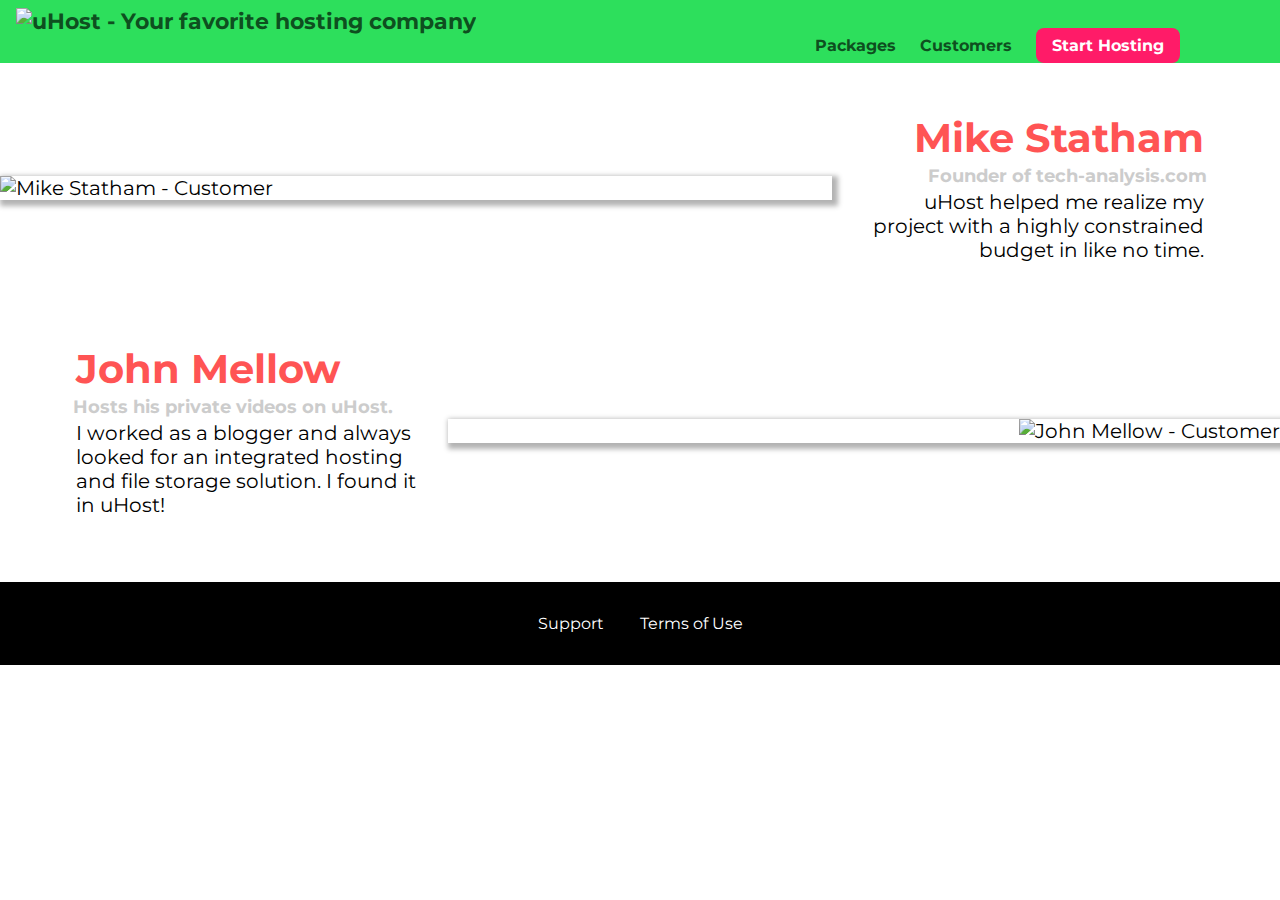
==== customers/index.html @ fa56501f "added page customers" ====
<!DOCTYPE html>
<html lang="en">

<head>
    <meta charset="UTF-8">
    <meta name="viewport" content="width=device-width, initial-scale=1.0">
    <meta http-equiv="X-UA-Compatible" content="ie=edge">
    <title>uHost Customers</title>
    <link rel="shortcut icon" href="../favicon.png">
    <link href="https://fonts.googleapis.com/css?family=Anton|Montserrat:400,700" rel="stylesheet">
    <link rel="stylesheet" href="../shared.css">
    <link rel="stylesheet" href="customers.css">
</head>

<body>
    <header class="main-header">
        <div>
            <a href="../index.html" class="main-header__brand">
                <img src="../images/uhost-icon.png" alt="uHost - Your favorite hosting company">
            </a>
        </div>
        <nav class="main-nav">
            <ul class="main-nav__items">
                <li class="main-nav__item">
                    <a href="../packages/index.html">Packages</a>
                </li>
                <li class="main-nav__item">
                    <a href="index.html">Customers</a>
                </li>
                <li class="main-nav__item main-nav__item--cta">
                    <a href="../start-hosting/index.html">Start Hosting</a>
                </li>
            </ul>
        </nav>
    </header>
    <main>
        <div>
            <div class="testimonial" id="customer-1">
                <div class="testimonial__image-container">
                    <img src="../images/customer-1.jpg" alt="Mike Statham - Customer" class="testimonial__image">
                </div>
                <div class="testimonial__info">
                    <h1 class="testimonial__name">Mike Statham</h1>
                    <h2 class="testimonial__subtitle">Founder of
                        <a href="tech-analysis.com">tech-analysis.com</a>
                    </h2>
                    <p class="testimonial__text">uHost helped me realize my project with a highly constrained budget in like no time.</p>
                </div>
            </div>
            <div class="testimonial" id="customer-2">

                <div class="testimonial__info">
                    <h1 class="testimonial__name">John Mellow</h1>
                    <h2 class="testimonial__subtitle">Hosts his private videos on uHost.
                    </h2>
                    <p class="testimonial__text">I worked as a blogger and always looked for an integrated hosting and file storage solution. I found
                        it in uHost!
                    </p>
                </div>
                <div class="testimonial__image-container">
                    <img src="../images/customer-2.jpg" alt="John Mellow - Customer" class="testimonial__image">
                </div>
            </div>
        </div>
    </main>
    <footer class="main-footer">
        <nav>
            <ul class="main-footer__links">
                <li class="main-footer__link">
                    <a href="#">Support</a>
                </li>
                <li class="main-footer__link">
                    <a href="#">Terms of Use</a>
                </li>
            </ul>
        </nav>
    </footer>
</body>

</html>
---- shared.css ----
* {
    box-sizing: border-box;
}

body {
    font-family: 'Montserrat', sans-serif;
    margin: 0;
}

.main-header{
    width: 100%;
    position: fixed;
    top: 0;
    left: 0;
    background: #2ddf5c;
    padding: 8px 16px;
    z-index: 1;
}
.main-header > div{
    display: inline-block;
    vertical-align: middle;
}
.main-header__brand{
    color: #0e4f1f;
    text-decoration: none;
    font-weight: bold;
    font-size: 22px;
}

.main-nav{
    display: inline-block;
    text-align: right;
    width: calc(100% - 74px);
    vertical-align: middle;

}
.main-nav__items{
    margin: 0;
    padding: 0;
    list-style: none;
}
.main-nav__item{
    display: inline-block;
    margin: 0 10px;
}
.main-nav__item a{
    color: #0e4f1f;
    text-decoration: none;
    font-weight: bold;
    padding: 3px 0;
}
.main-nav__item a:hover,
.main-nav__item a:active{
    color: white;
    border-bottom: 5px solid #fff;
}
.main-nav__item--cta a{
    color: white;
    background: #ff1b68;
    padding: 8px 16px;
    border-radius: 8px;
}
.main-nav__item--cta a:hover,
.main-nav__item--cta a:active{
    color: #ff1b68;
    background: #fff;
    border:none;
}
.main-footer {
    background: black;
    padding: 32px;
    margin-top: 48px;
}

.main-footer__links {
    list-style: none;
    margin: 0;
    padding: 0;
    text-align: center;
}

.main-footer__link {
    display: inline-block;
    margin: 0 16px;
}

.main-footer__link a {
    color: white;
    text-decoration: none;
}

.main-footer__link a:hover,
.main-footer__link a:active {
    color: #ccc;
}

.button{
    background: #0e4f1f;
    color: white;
    font:inherit;
    border: 1.5px solid #0e4f1f;
    padding: 8px;
    border-radius: 8px;
    font-weight: bold;
    cursor: pointer;
}
.button:hover,
.button:active{
    background: #fff;
    color: #0e4f1f;
}
.button:focus{
    outline: none;
}
---- customers/customers.css ----
.testimonial {
    font-size: 20px;
    margin: 48px 0;
  }
  
  .testimonial__list {
    width: 80%;
    margin: auto;
  }
  
  .testimonial:first-of-type {
    margin-top: 96px;
  }
  .testimonial__image-container{
      width: 65%;
      display: inline-block;
      vertical-align: middle;
      box-shadow: 3px 3px 5px 3px rgba(0, 0, 0, 0.3);
  }
  .testimonial__image{
      width: 100%;
      vertical-align: top;
  }
  
  .testimonial__info {
    text-align: right;
    padding: 14px;
    display: inline-block;
    vertical-align: middle;
    width: 30%;
  }
  
  #customer-2.testimonial {
    text-align: right;
  }
  
  #customer-2 .testimonial__info {
    text-align: left;
  }
  
  .testimonial__name {
    margin: 3px;
    color: #ff5454;
  }
  
  .testimonial__subtitle {
    margin: 0;
    font-size: 18px;
    color: #ccc;
  }
  
  .testimonial__subtitle a {
    color: inherit;
    text-decoration: none;
  }
  
  .testimonial__subtitle a:hover,
  .testimonial__subtitle a:active {
    color: #7a7a7a;
  }
  
  .testimonial__text {
    margin: 3px;
  }
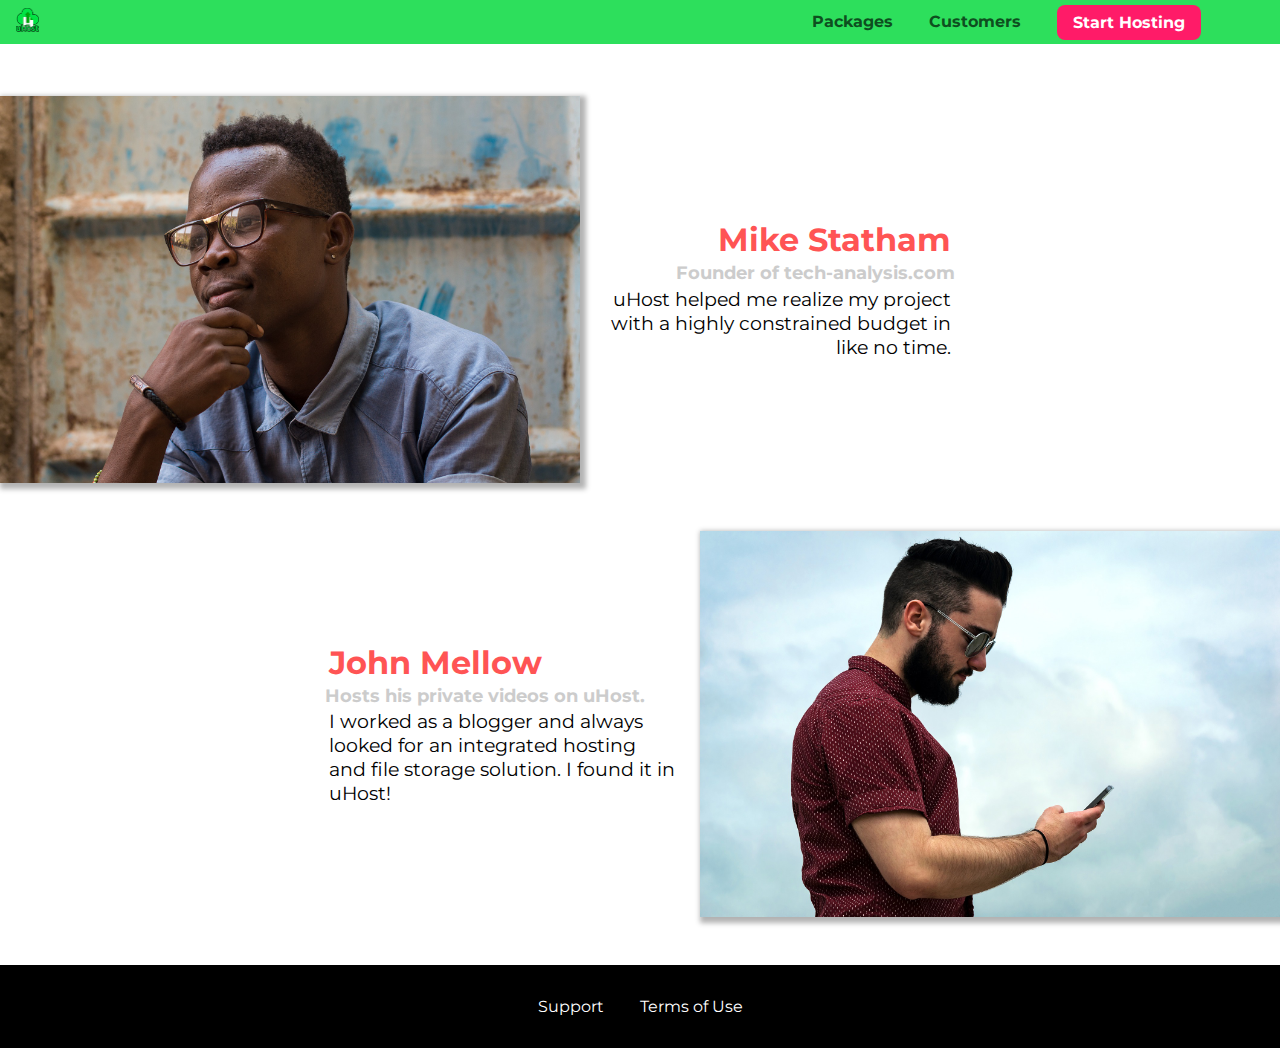
==== commit 624a0ec0: "some small fixes" ====
--- a/customers/index.html
+++ b/customers/index.html
@@ -13,6 +13,7 @@
 </head>
 
 <body>
+    <div class="backdrop"></div>
     <header class="main-header">
         <div>
             <a href="../index.html" class="main-header__brand">
@@ -53,8 +54,7 @@
                     <h1 class="testimonial__name">John Mellow</h1>
                     <h2 class="testimonial__subtitle">Hosts his private videos on uHost.
                     </h2>
-                    <p class="testimonial__text">I worked as a blogger and always looked for an integrated hosting and file storage solution. I found
-                        it in uHost!
+                    <p class="testimonial__text">I worked as a blogger and always looked for an integrated hosting and file storage solution. I found it in uHost!
                     </p>
                 </div>
                 <div class="testimonial__image-container">
--- a/shared.css
+++ b/shared.css
@@ -1,114 +1,143 @@
-* {
-    box-sizing: border-box;
-}
-
-body {
-    font-family: 'Montserrat', sans-serif;
-    margin: 0;
-}
-
-.main-header{
-    width: 100%;
-    position: fixed;
-    top: 0;
-    left: 0;
-    background: #2ddf5c;
-    padding: 8px 16px;
-    z-index: 1;
-}
-.main-header > div{
-    display: inline-block;
-    vertical-align: middle;
-}
-.main-header__brand{
-    color: #0e4f1f;
-    text-decoration: none;
-    font-weight: bold;
-    font-size: 22px;
-}
-
-.main-nav{
-    display: inline-block;
-    text-align: right;
-    width: calc(100% - 74px);
-    vertical-align: middle;
-
-}
-.main-nav__items{
-    margin: 0;
-    padding: 0;
-    list-style: none;
-}
-.main-nav__item{
-    display: inline-block;
-    margin: 0 10px;
-}
-.main-nav__item a{
-    color: #0e4f1f;
-    text-decoration: none;
-    font-weight: bold;
-    padding: 3px 0;
-}
-.main-nav__item a:hover,
-.main-nav__item a:active{
-    color: white;
-    border-bottom: 5px solid #fff;
-}
-.main-nav__item--cta a{
-    color: white;
-    background: #ff1b68;
-    padding: 8px 16px;
-    border-radius: 8px;
-}
-.main-nav__item--cta a:hover,
-.main-nav__item--cta a:active{
-    color: #ff1b68;
-    background: #fff;
-    border:none;
-}
-.main-footer {
-    background: black;
-    padding: 32px;
-    margin-top: 48px;
-}
-
-.main-footer__links {
-    list-style: none;
-    margin: 0;
-    padding: 0;
-    text-align: center;
-}
-
-.main-footer__link {
-    display: inline-block;
-    margin: 0 16px;
-}
-
-.main-footer__link a {
-    color: white;
-    text-decoration: none;
-}
-
-.main-footer__link a:hover,
-.main-footer__link a:active {
-    color: #ccc;
-}
-
-.button{
-    background: #0e4f1f;
-    color: white;
-    font:inherit;
-    border: 1.5px solid #0e4f1f;
-    padding: 8px;
-    border-radius: 8px;
-    font-weight: bold;
-    cursor: pointer;
-}
-.button:hover,
-.button:active{
-    background: #fff;
-    color: #0e4f1f;
-}
-.button:focus{
-    outline: none;
-}+* {
+    box-sizing: border-box;
+}
+
+body {
+    font-family: 'Montserrat', sans-serif;
+    margin: 0;
+}
+
+.backdrop {
+    position: fixed;
+    display: none;
+    top: 0;
+    left: 0;
+    z-index: 100;
+    width: 100%;
+    height: 100%;
+    background: rgba(0,0,0,0.5);
+}
+
+.main-header {
+    width: 100%;
+    position: fixed;
+    top: 0;
+    left: 0;
+    background: #2ddf5c;
+    padding: 0.5rem 1rem;
+    z-index: 1;
+}
+
+.main-header > div {
+    display: inline-block;
+    vertical-align: middle;
+}
+
+.main-header__brand {
+    color: #0e4f1f;
+    text-decoration: none;
+    font-weight: bold;
+    font-size: 1.5rem;
+    height: 1.5rem;
+    /* width: 20px; */
+    display: inline-block;
+}
+
+.main-header__brand img {
+    height: 100%;
+    /* width: 100%; */
+}
+
+.main-nav {
+    display: inline-block;
+    text-align: right;
+    width: calc(100% - 74px);
+    vertical-align: middle;
+}
+
+.main-nav__items {
+    margin: 0;
+    padding: 0;
+    list-style: none;
+}
+
+.main-nav__item {
+    display: inline-block;
+    margin: 0 1rem;
+}
+
+.main-nav__item a {
+    text-decoration: none;
+    color: #0e4f1f;
+    font-weight: bold;
+    padding: 0.2rem 0;
+}
+
+.main-nav__item a:hover,
+.main-nav__item a:active {
+    color: white;
+    border-bottom: 5px solid white;
+}
+
+.main-nav__item--cta a {
+    color: white;
+    background: #ff1b68;
+    padding: 0.5rem 1rem;
+    border-radius: 8px;
+}
+
+.main-nav__item--cta a:hover,
+.main-nav__item--cta a:active {
+    color: #ff1b68;
+    background: white;
+    border: none;
+}
+
+.main-footer {
+    background: black;
+    padding: 2rem;
+    margin-top: 3rem;
+}
+
+.main-footer__links {
+    list-style: none;
+    margin: 0;
+    padding: 0;
+    text-align: center;
+}
+
+.main-footer__link {
+    display: inline-block;
+    margin: 0 1rem;
+}
+
+.main-footer__link a {
+    color: white;
+    text-decoration: none;
+}
+
+.main-footer__link a:hover,
+.main-footer__link a:active {
+    color: #ccc;
+}
+
+.button {
+    background: #0e4f1f;
+    color: white;
+    font: inherit;
+    border: 1.5px solid #0e4f1f;
+    padding: 0.5rem;
+    border-radius: 8px;
+    font-weight: bold;
+    cursor: pointer;
+}
+
+.button:hover,
+.button:active {
+    background: white;
+    color: #0e4f1f;
+}
+
+.button:focus {
+    outline: none;
+}
--- a/customers/customers.css
+++ b/customers/customers.css
@@ -1,66 +1,69 @@
 .testimonial {
-    font-size: 20px;
-    margin: 48px 0;
-  }
-  
-  .testimonial__list {
+    font-size: 1.2rem;
+    margin: 3rem 0; /*3rem*16=48px*/
+}
+
+.testimonial__list {
     width: 80%;
     margin: auto;
-  }
-  
-  .testimonial:first-of-type {
-    margin-top: 96px;
-  }
-  .testimonial__image-container{
-      width: 65%;
-      display: inline-block;
-      vertical-align: middle;
-      box-shadow: 3px 3px 5px 3px rgba(0, 0, 0, 0.3);
-  }
-  .testimonial__image{
-      width: 100%;
-      vertical-align: top;
-  }
-  
-  .testimonial__info {
+}
+
+.testimonial:first-of-type {
+    margin-top: 6rem; /*96px;*/
+}
+
+.testimonial__image-container {
+    width: 65%;
+    max-width: 580px;
+    display: inline-block;
+    vertical-align: middle;
+    box-shadow: 3px 3px 5px 3px rgba(0, 0, 0, 0.3);
+}
+
+.testimonial__image {
+    width: 100%;
+    vertical-align: top;
+}
+
+.testimonial__info {
     text-align: right;
-    padding: 14px;
+    padding: 0.9rem; /*14px;*/
     display: inline-block;
     vertical-align: middle;
     width: 30%;
-  }
-  
-  #customer-2.testimonial {
+}
+
+#customer-2.testimonial {
     text-align: right;
-  }
-  
-  #customer-2 .testimonial__info {
+}
+
+#customer-2 .testimonial__info {
     text-align: left;
-  }
-  
-  .testimonial__name {
-    margin: 3px;
+}
+
+.testimonial__name {
+    margin: 0.2rem; /*3px;*/
     color: #ff5454;
-  }
-  
-  .testimonial__subtitle {
+    font-size: 2rem;
+}
+
+.testimonial__subtitle {
     margin: 0;
-    font-size: 18px;
+    font-size: 1.1rem; /*inherits from testimonial__info*/
     color: #ccc;
-  }
-  
-  .testimonial__subtitle a {
+
+}
+
+.testimonial__subtitle a {
     color: inherit;
     text-decoration: none;
-  }
-  
-  .testimonial__subtitle a:hover,
-  .testimonial__subtitle a:active {
+}
+
+.testimonial__subtitle a:hover,
+.testimonial__subtitle a:active {
     color: #7a7a7a;
-  }
-  
-  .testimonial__text {
-    margin: 3px;
-  }
-  
-  +}
+
+.testimonial__text {
+    margin: 0.2rem; /*3px;*/
+}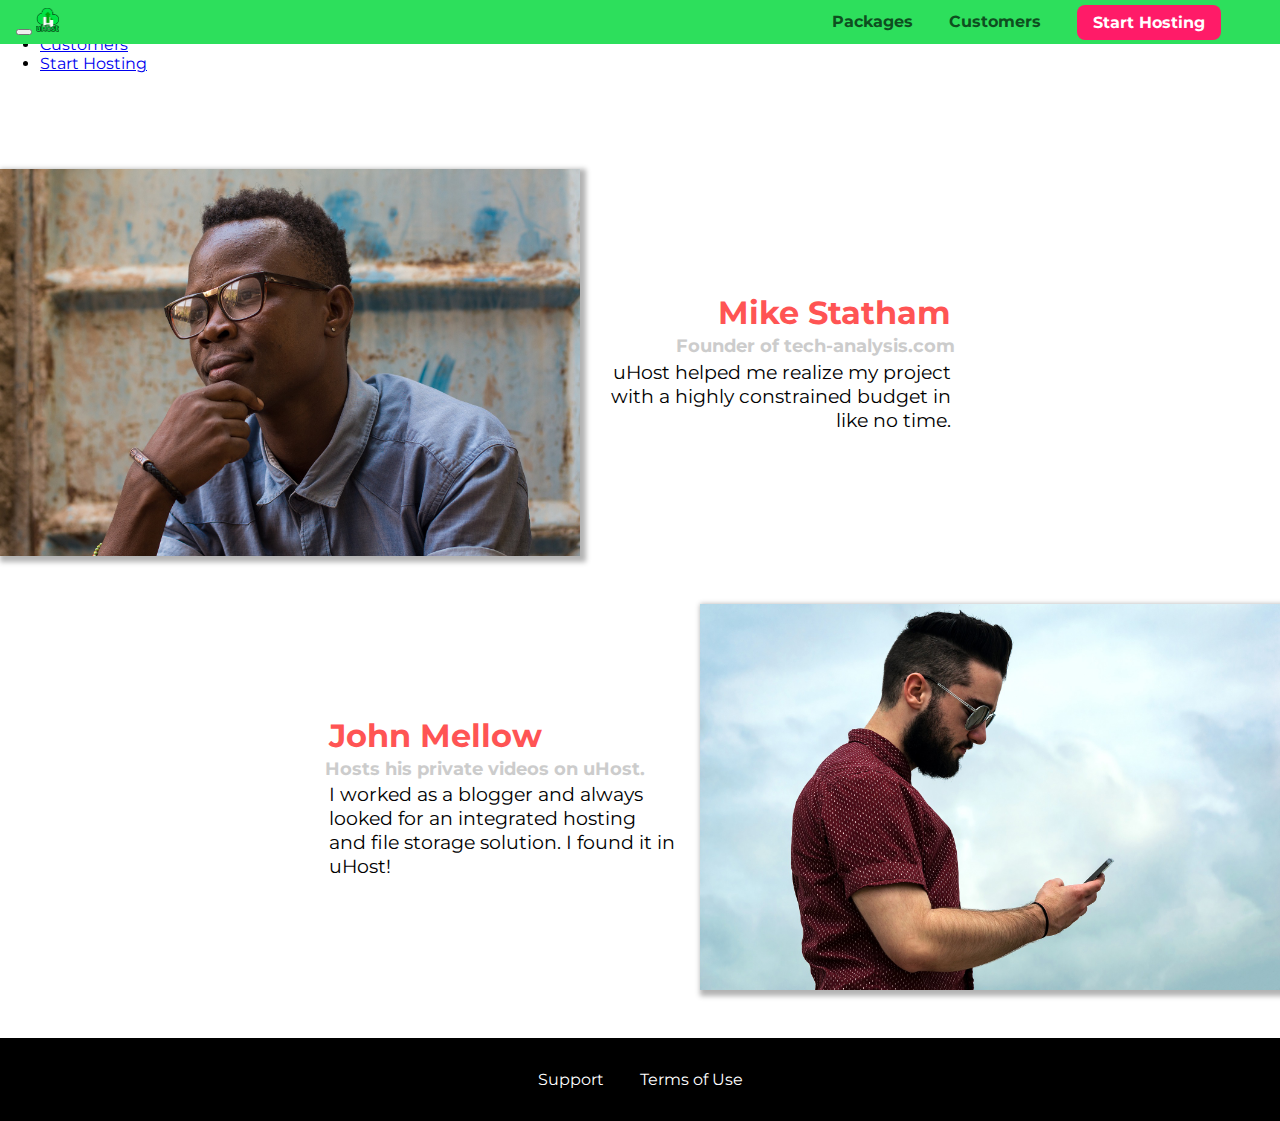
==== commit 90216121: "added  button and side navigation" ====
--- a/customers/index.html
+++ b/customers/index.html
@@ -16,6 +16,11 @@
     <div class="backdrop"></div>
     <header class="main-header">
         <div>
+            <button class="toggle-button">
+                <span class="toggle-button__bar"></span>
+                <span class="toggle-button__bar"></span>
+                <span class="toggle-button__bar"></span>
+            </button>
             <a href="../index.html" class="main-header__brand">
                 <img src="../images/uhost-icon.png" alt="uHost - Your favorite hosting company">
             </a>
@@ -34,6 +39,19 @@
             </ul>
         </nav>
     </header>
+    <nav class="mobile-nav">
+        <ul class="mobile-nav__items">
+            <li class="mobile-nav__item">
+                <a href="../packges/index.html">Packages</a>
+            </li>
+            <li class="mobile-nav__item">
+                <a href="index.html">Customers</a>
+            </li>
+            <li class="mobile-nav__item mobile-nav__item--cta">
+                <a href="../start-hosting/index.html">Start Hosting</a>
+            </li>
+        </ul>
+    </nav>
     <main>
         <div>
             <div class="testimonial" id="customer-1">
@@ -45,7 +63,8 @@
                     <h2 class="testimonial__subtitle">Founder of
                         <a href="tech-analysis.com">tech-analysis.com</a>
                     </h2>
-                    <p class="testimonial__text">uHost helped me realize my project with a highly constrained budget in like no time.</p>
+                    <p class="testimonial__text">uHost helped me realize my project with a highly constrained budget in
+                        like no time.</p>
                 </div>
             </div>
             <div class="testimonial" id="customer-2">
@@ -54,7 +73,8 @@
                     <h1 class="testimonial__name">John Mellow</h1>
                     <h2 class="testimonial__subtitle">Hosts his private videos on uHost.
                     </h2>
-                    <p class="testimonial__text">I worked as a blogger and always looked for an integrated hosting and file storage solution. I found it in uHost!
+                    <p class="testimonial__text">I worked as a blogger and always looked for an integrated hosting and
+                        file storage solution. I found it in uHost!
                     </p>
                 </div>
                 <div class="testimonial__image-container">
@@ -75,6 +95,7 @@
             </ul>
         </nav>
     </footer>
+    <script src="../shared.js"></script>
 </body>
 
 </html>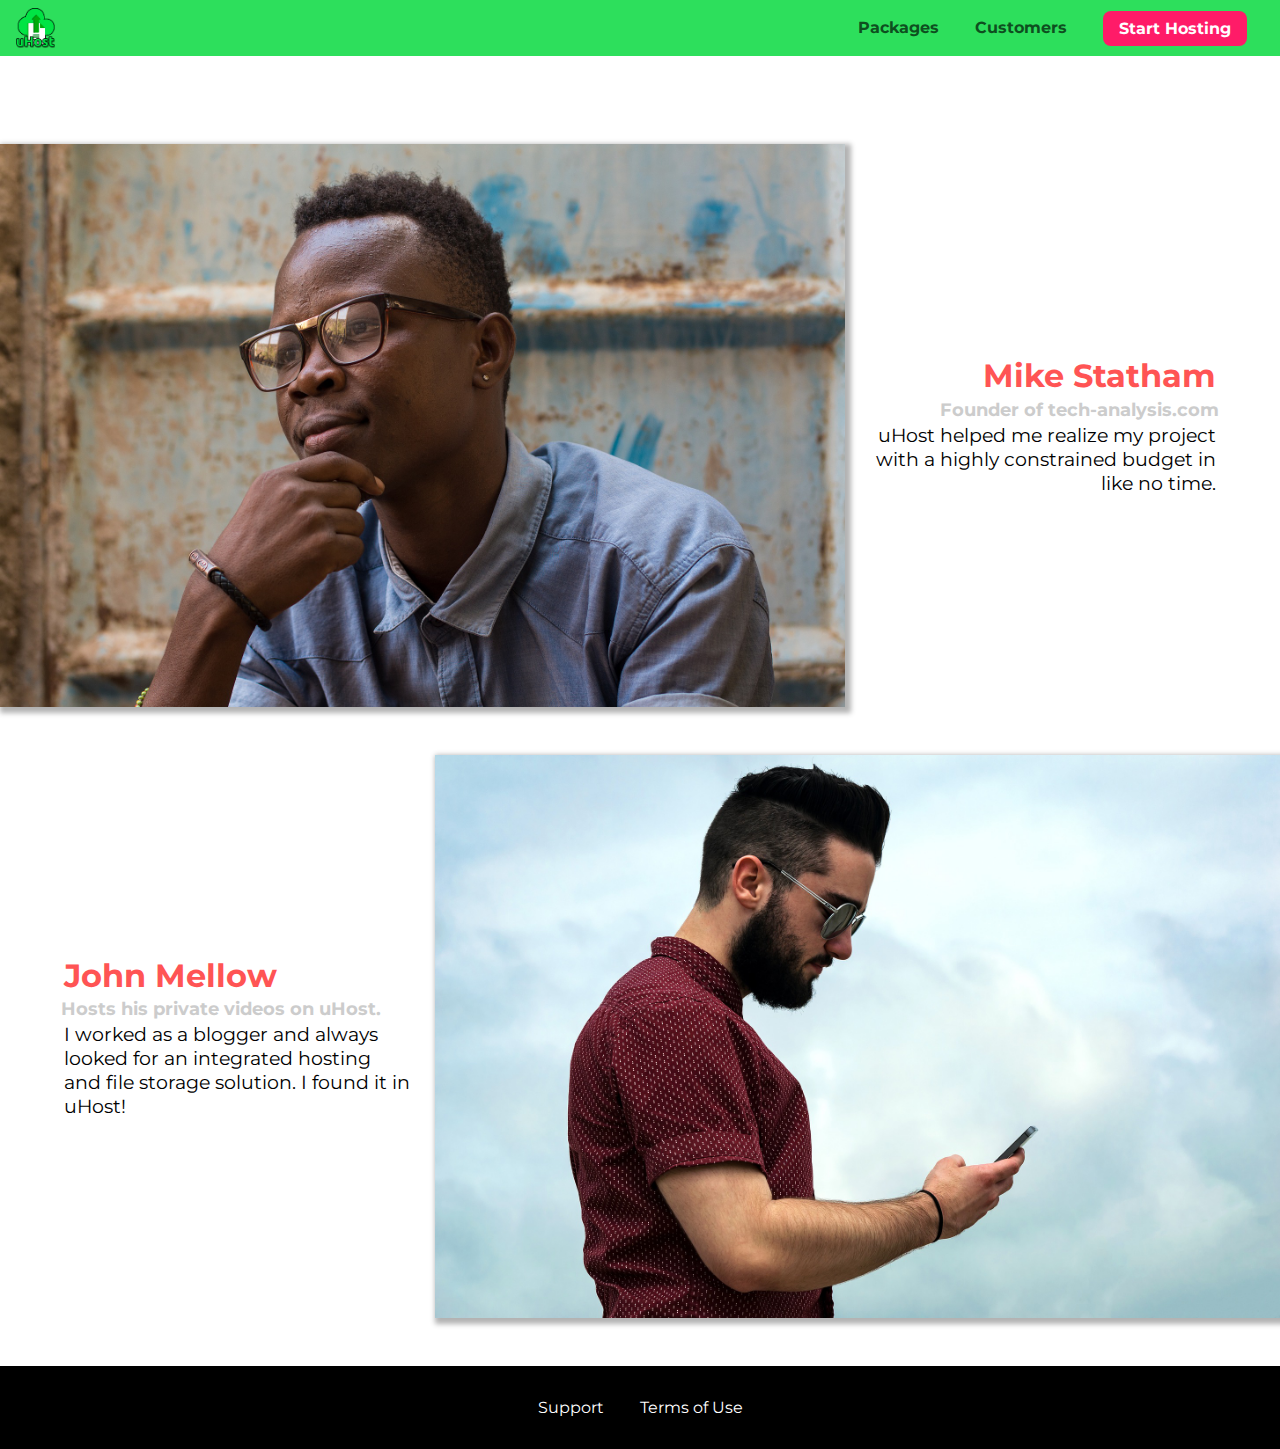
==== commit 1f8faebb: "added form" ====
--- a/customers/index.html
+++ b/customers/index.html
@@ -5,9 +5,9 @@
     <meta charset="UTF-8">
     <meta name="viewport" content="width=device-width, initial-scale=1.0">
     <meta http-equiv="X-UA-Compatible" content="ie=edge">
+    <meta name="viewport" content="width=device-width, initial-scale=1.0 "> 
     <title>uHost Customers</title>
     <link rel="shortcut icon" href="../favicon.png">
-    <link href="https://fonts.googleapis.com/css?family=Anton|Montserrat:400,700" rel="stylesheet">
     <link rel="stylesheet" href="../shared.css">
     <link rel="stylesheet" href="customers.css">
 </head>
@@ -42,7 +42,7 @@
     <nav class="mobile-nav">
         <ul class="mobile-nav__items">
             <li class="mobile-nav__item">
-                <a href="../packges/index.html">Packages</a>
+                <a href="../packages/index.html">Packages</a>
             </li>
             <li class="mobile-nav__item">
                 <a href="index.html">Customers</a>
--- a/shared.css
+++ b/shared.css
@@ -1,3 +1,7 @@
+@import url('https://fonts.googleapis.com/css?family=Roboto:400,900');
+@import url('https://fonts.googleapis.com/css?family=Anton');
+@import url('https://fonts.googleapis.com/css?family=Montserrat:400,700');
+
 * {
     box-sizing: border-box;
 }
@@ -7,14 +11,19 @@
     margin: 0;
 }
 
+main {
+    min-height: calc(100vh - 3.5rem -8rem);
+    margin-top: 3.5rem;
+}
+
 .backdrop {
     position: fixed;
     display: none;
-    top: 0;
+    top: 50;
     left: 0;
     z-index: 100;
-    width: 100%;
-    height: 100%;
+    width: 100vw;
+    height: 100vh;
     background: rgba(0,0,0,0.5);
 }
 
@@ -33,26 +42,47 @@
     vertical-align: middle;
 }
 
+.toggle-button {
+    width: 3rem;
+    background: transparent;
+    border: none;
+    cursor: pointer;
+    padding-top: 0;
+    padding-bottom: 0;
+    vertical-align: middle;
+}
+  
+  .toggle-button:focus {
+    outline: none;
+}
+  
+  .toggle-button__bar {
+    width: 100%;
+    height: 0.2rem;
+    background: black;
+    display: block;
+    margin: 0.6rem 0;
+}
+  
+
 .main-header__brand {
     color: #0e4f1f;
     text-decoration: none;
     font-weight: bold;
-    font-size: 1.5rem;
-    height: 1.5rem;
+    /* font-size: 1.5rem; */
+    height: 2.5rem;
     /* width: 20px; */
     display: inline-block;
+    vertical-align: middle;
 }
 
 .main-header__brand img {
-    height: 100%;
+    height: 100%; 
     /* width: 100%; */
 }
 
 .main-nav {
-    display: inline-block;
-    text-align: right;
-    width: calc(100% - 74px);
-    vertical-align: middle;
+    display: none;
 }
 
 .main-nav__items {
@@ -66,7 +96,8 @@
     margin: 0 1rem;
 }
 
-.main-nav__item a {
+.main-nav__item a,
+.mobile-nav__item a {
     text-decoration: none;
     color: #0e4f1f;
     font-weight: bold;
@@ -79,7 +110,8 @@
     border-bottom: 5px solid white;
 }
 
-.main-nav__item--cta a {
+.main-nav__item--cta a,
+.mobile-nav__item--cta a {
     color: white;
     background: #ff1b68;
     padding: 0.5rem 1rem;
@@ -87,7 +119,9 @@
 }
 
 .main-nav__item--cta a:hover,
-.main-nav__item--cta a:active {
+.main-nav__item--cta a:active,
+.mobile-nav__item--cta a:hover,
+.mobile-nav__item--cta a:active {
     color: #ff1b68;
     background: white;
     border: none;
@@ -107,8 +141,8 @@
 }
 
 .main-footer__link {
-    display: inline-block;
-    margin: 0 1rem;
+    display: block;
+    margin: 1rem 0;
 }
 
 .main-footer__link a {
@@ -120,6 +154,53 @@
 .main-footer__link a:active {
     color: #ccc;
 }
+
+@media (min-width: 40rem) {
+/*hide button on desktop view*/
+    .toggle-button {
+        display: none;
+    }
+    /*show main menu on desktop and move menu to the rigth side */
+    .main-nav {
+        display: inline-block;
+        text-align: right;
+        width: calc(100% - 44px);
+        vertical-align: middle;
+    }
+    
+    .main-footer__link {
+        display: inline-block;
+        margin: 0 1rem;
+    }
+}
+
+.mobile-nav {
+    display: none;
+    position: fixed;
+    z-index: 101;
+    top: 0;
+    left: 0;
+    background: white;
+    width: 80%;
+    height: 100vh;
+  }
+  
+  .mobile-nav__items {
+    width: 90%;
+    height: 100%;
+    list-style: none;
+    margin: 10% auto;
+    padding: 0;
+    text-align: center;
+  }
+  
+  .mobile-nav__item {
+    margin: 1rem 0;
+  }
+  
+  .mobile-nav__item a {
+    font-size: 1.5rem;
+  }
 
 .button {
     background: #0e4f1f;
@@ -141,3 +222,14 @@
 .button:focus {
     outline: none;
 }
+
+.button[disabled] {
+    cursor: not-allowed;
+    border: #a1a1a1;
+    background: #cccccc;
+    color: #a1a1a1;
+}
+.open{
+    display: block !important;
+}
+
--- a/customers/customers.css
+++ b/customers/customers.css
@@ -1,22 +1,22 @@
+main {
+    padding-top: 2.5rem;
+}
+
 .testimonial {
     font-size: 1.2rem;
-    margin: 3rem 0; /*3rem*16=48px*/
+   /* margin: 3rem 0; */ /*3rem*16=48px*/
 }
 
-.testimonial__list {
+/* .testimonial__list {
     width: 80%;
     margin: auto;
-}
-
-.testimonial:first-of-type {
-    margin-top: 6rem; /*96px;*/
-}
+} */
 
 .testimonial__image-container {
-    width: 65%;
-    max-width: 580px;
-    display: inline-block;
-    vertical-align: middle;
+    width: 100% /*65%; */
+    max-width: 40rem; /*580px;*/
+    /* display: inline-block; */
+    /* vertical-align: middle; */
     box-shadow: 3px 3px 5px 3px rgba(0, 0, 0, 0.3);
 }
 
@@ -28,9 +28,6 @@
 .testimonial__info {
     text-align: right;
     padding: 0.9rem; /*14px;*/
-    display: inline-block;
-    vertical-align: middle;
-    width: 30%;
 }
 
 #customer-2.testimonial {
@@ -66,4 +63,23 @@
 
 .testimonial__text {
     margin: 0.2rem; /*3px;*/
+}
+
+@media (min-width: 40rem){
+    .testimonial {
+        margin: 3rem auto; /*3rem*16=48px*/
+        max-width: 1500px;
+    }
+    
+    .testimonial__image-container {
+        display: inline-block; 
+        vertical-align: middle;
+        width: 66%;
+    }
+
+    .testimonial__info {
+        display: inline-block; 
+        vertical-align: middle;
+        width: 30%;
+    }
 }